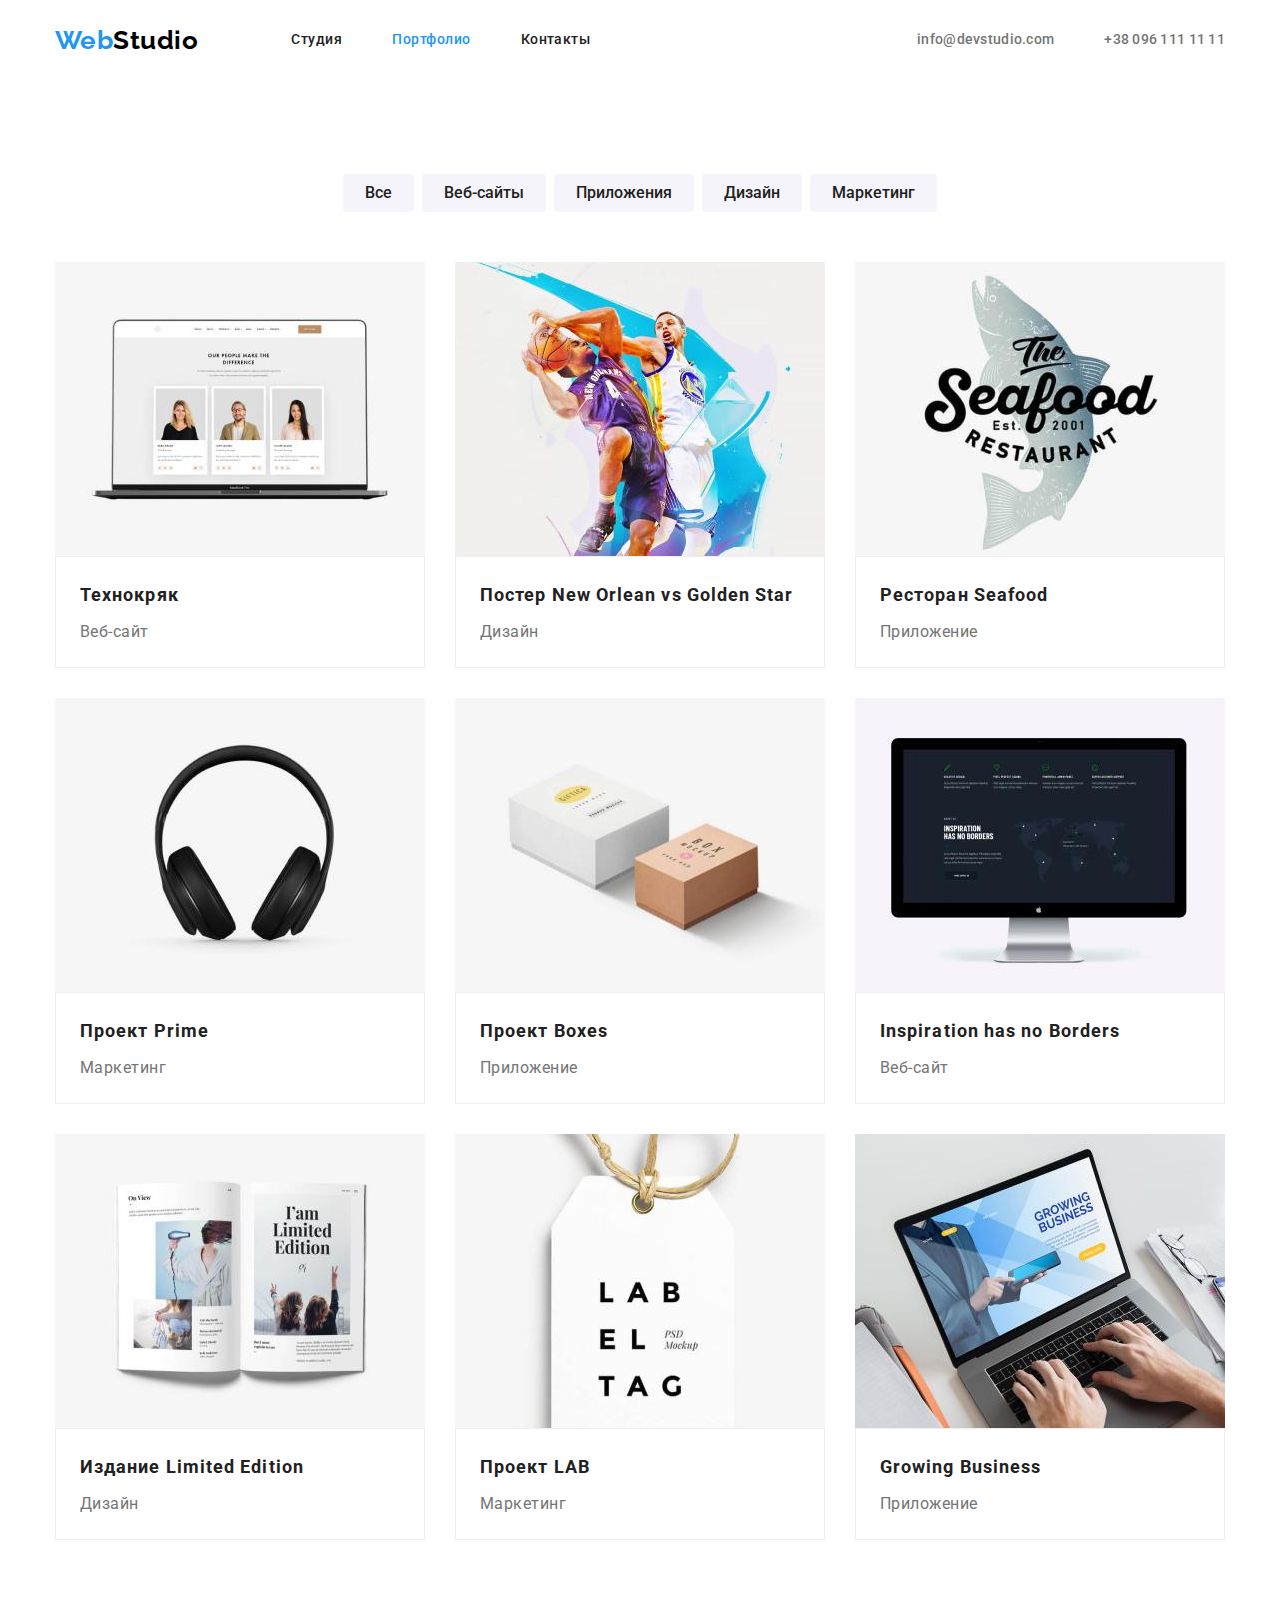
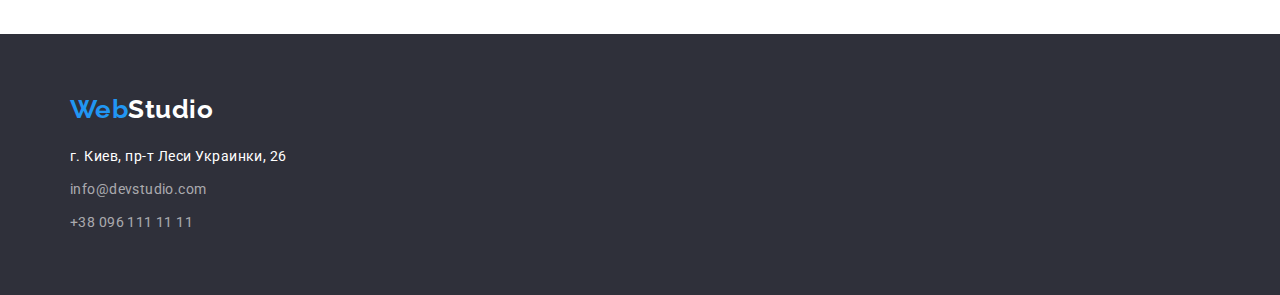
==== portfolio.html @ 94cdcaba "Copying files" ====
<!DOCTYPE html>
<html lang="ru">
<head>
    <meta charset="UTF-8">
    <meta http-equiv="X-UA-Compatible" content="IE=edge">
    <meta name="viewport" content="width=device-width, initial-scale=1.0">
    <title>Портфолио</title>
    <link rel="preconnect" href="https://fonts.googleapis.com">
    <link rel="preconnect" href="https://fonts.gstatic.com" crossorigin>
    <link href="https://fonts.googleapis.com/css2?family=Raleway:wght@700&family=Roboto:wght@400;500;700;900&display=swap" rel="stylesheet">
    <link rel="stylesheet" href="https://cdnjs.cloudflare.com/ajax/libs/modern-normalize/1.1.0/modern-normalize.min.css">
    <link rel="stylesheet" href="./css/styles.css">
</head>
<body class="page">
        <!-- Header -->
        <header class="header">
            <div class="container nav">
                <nav class="nav-flex">
                    <a href="./index.html" class="logo">Web<span class="studio">Studio</span></a>
                    <ul class="page-nav list">
                        <li class="item"><a href="./index.html" class="link">Студия</a></li>
                        <li class="item"><a href="./portfolio.html" class="link current">Портфолио</a></li>
                        <li class="item"><a href="" class="link">Контакты</a></li>
                    </ul>
                </nav>
                <ul class="page-contacts list">
                    <li class="item"><a href="mailto:info@devstudio.com" class="contacts-link header">info@devstudio.com</a>
                    </li>
                    <li class="item"><a href="tel:+380961111111" class="contacts-link header">+38 096 111 11 11</a> </li>
                </ul>
            </div>
        </header>
        <!-- Main -->
        <main>
            <!-- Filter menu -->
            <section class="section menu">
                <div class="container portfolio">
                    <ul class="filter list">
                        <li><button type="button" class="button selection">Все</button></li>
                        <li><button type="button" class="button selection">Веб-сайты</button></li>
                        <li><button type="button" class="button selection">Приложения</button></li>
                        <li><button type="button" class="button selection">Дизайн</button></li>
                        <li><button type="button" class="button selection">Маркетинг</button></li>
                    </ul>
                    <!-- Projects with description -->
                    <ul class="projects list">
                        <li class="portfolio-flex">
                            <a href="" class="project-items">
                                <img src="./images/portfolio/1.jpg" alt="laptop-with-site" width="370">
                                <div class="project-item">
                                    <h3 class="title">Технокряк</h3>
                                    <p>Веб-сайт</p>
                                </div>                               
                            </a>
                        </li>
                        <li class="portfolio-flex">
                            <a href="" class="project-items">
                                <img src="./images/portfolio/2.jpg" alt="basketball-poster" width="370">
                                <div class="project-item">
                                    <h3 class="title">Постер New Orlean vs Golden Star</h3>
                                    <p>Дизайн</p>
                                </div>                             
                            </a>
                        </li>
                        <li class="portfolio-flex">
                            <a href="" class="project-items">
                                <img src="./images/portfolio/3.jpg" alt="restaurant-app-seafood" width="370">
                                <div class="project-item">
                                    <h3 class="title">Ресторан Seafood</h3>
                                    <p>Приложение</p>
                                </div>                            
                            </a>
                        </li>
                        <li class="portfolio-flex">
                            <a href="" class="project-items">
                                <img src="./images/portfolio/4.jpg" alt="Headphones-picture" width="370">
                                <div class="project-item">
                                    <h3 class="title">Проект Prime</h3>
                                    <p>Маркетинг</p>
                                </div>                            
                            </a>
                        </li>
                        <li class="portfolio-flex">
                            <a href="" class="project-items">
                                <img src="./images/portfolio/5.jpg" alt="two-boxes-app" width="370">
                                <div class="project-item">
                                    <h3 class="title">Проект Boxes</h3>
                                    <p>Приложение</p>
                                </div>                            
                            </a>
                        </li>
                        <li class="portfolio-flex">
                            <a href="" class="project-items">
                                <img src="./images/portfolio/6.jpg" alt="apple-mac-with-opened-web-site" width="370">
                                <div class="project-item">
                                    <h3 class="title">Inspiration has no Borders</h3>
                                    <p>Веб-сайт</p>
                                </div>                               
                            </a>
                        </li>
                        <li class="portfolio-flex">
                            <a href="" class="project-items">
                                <img src="./images/portfolio/7.jpg" alt="picture-of-magazine" width="370">
                                <div class="project-item">
                                    <h3 class="title">Издание Limited Edition</h3>
                                    <p>Дизайн</p>
                                </div>                              
                            </a>
                        </li>
                        <li class="portfolio-flex">
                            <a href="" class="project-items">
                                <img src="./images/portfolio/8.jpg" alt="lable-picture" width="370">
                                <div class="project-item">
                                    <h3 class="title">Проект LAB</h3>
                                    <p>Маркетинг</p>
                                </div>                              
                            </a>
                        </li>
                        <li class="portfolio-flex">
                            <a href="" class="project-items">
                                <img src="./images/portfolio/9.jpg" alt="laptop-with-site-growing0business" width="370">
                                <div class="project-item">
                                    <h3 class="title">Growing Business</h3>
                                    <p>Приложение</p>
                                </div>                                
                            </a>
                        </li>
                    </ul>
                </div>
            </section>
        </main>
        <!-- Footer -->
        <footer class="footer">
            <div class="container bottom">
                <div class="container bottom-nav">
                    <a href="./index.html" class="logo">Web<span class="studio-footer">Studio</span></a>
                    <address class="adress">
                        <p>
                            г. Киев, пр-т Леси Украинки, 26
                        </p>
                        <ul class="footer-adress list">
                            <li><a href="mailto:info@devstudio.com" class="contacts-link footer">info@devstudio.com</a></li>
                            <li><a href="tel:+380961111111" class="contacts-link footer">+38 096 111 11 11</a></li>
                        </ul>
                    </address>
                </div>
            </div>
        </footer>
</body>
</html>
---- css/styles.css ----
:root {
    --primary-text-color: #757575;
    --title-text-color: #212121;
    --accent-text-color: #2196F3;
    --background-color: #FFFFFF;
    --background-color-special: #2F303A;
    --additionat-text-color: #FFFFFF;
    --portfolio-button-background: #F5F4FA;
    --primary-botton-hover :#188CE8;
    --our-team-bg-color :#F5F4FA;
    --footer-adress-color :rgba(100%, 100%, 100%, 60%);
    --bottom-border-header :#ECECEC;
}

/* Body */
h1,h2,h3,ul,p {
    padding: 0;
    margin: 0;
}
.page {
    background-color: var(--background-color);
    color: var(--primary-text-color);
    font-family: 'Roboto', sans-serif;
    letter-spacing: 0.03em;
}
.container {
    width: 1200px;
    padding-left: 15px;
    padding-right: 15px;
    margin-left: auto;
    margin-right: auto;
}
.section {
    padding-top: 94px;
    padding-bottom: 94px;
}

/* Header */
.header {
    border-bottom:var(--bottom-border-header);
    display: block;
}
.logo {
    color: var(--accent-text-color);
    font-family: 'Raleway',sans-serif;
    font-weight: 700;
    font-size: 26px;
    line-height: 1.19;
}

.list {
    list-style: none;
}

.studio {
    color: #000000;
}

/* Page-nav */
.nav-flex, .page-nav, .page-contacts, .container.nav {
    display: flex;
    align-items: center;
}


.page-nav.list .item:not(:last-child) {
    margin-right: 50px;
}
.page-nav {
   margin-left: 93px; 
}

.page-nav .link {
    display: block;
    padding-top: 32px;
    padding-bottom: 32px;

    color: var(--title-text-color);
    font-family: inherit;
    font-weight: 500;
    font-size: 14px;
    line-height: 1.14;
}
.page-nav .link:hover,
.page-nav .link:focus {
    color: var(--accent-text-color);
}
.page-nav .link.current {
    color: var(--accent-text-color)
}

/* Contacts */

.page-contacts .item + .item {
    margin-left: 50px;
}
.contacts-link.header{
color: var(--primary-text-color);

font-family: inherit;
font-weight: 500;
font-size: 14px;
line-height: 1.14;
letter-spacing: 0.02em;
}

.contacts-link.header:hover,
.contacts-link.header:focus 
{color: var(--accent-text-color);}

.page-contacts {
    margin-left: auto;
}
/* Main */
.section-title {
    color:var(--title-text-color) ;
    margin-bottom: 50px;
}

.section-title {
font-weight: 700;
font-size: 36px;
line-height: 42px;
text-align: center;

}

/* Section 1 Head */
.head {
    color: var(--additionat-text-color);
    background-color: var(--background-color-special);
    text-align: center;


}
.head-main {
    margin-bottom: 30px;

    font-family: inherit;
    font-weight: 900;
    font-size: 44px;
    line-height: 1.36;
    text-align: center;
    text-transform: uppercase;
    letter-spacing: 0.06em;
}
.container.head {
    padding-top: 200px;
    padding-bottom: 200px;
}

/* Section 2 advantages */
.hide {
    display: none;
}
.title {
    color:var(--title-text-color) ;

}
.advantages.list {
    display: flex;
    flex-wrap: wrap;
}
.advantages .advantage-teg {
    width: 270px;
}
.advantages .advantage-teg:not(:last-child) {
    margin-right: 30px;
}
.advantages.list .title {
font-weight: 700;
font-size: 14px;
line-height: 1.14;
text-transform: uppercase;

margin-bottom: 10px;
}
.advantage-paragraph {
font-size: 14px;
line-height: 1.71;
}


/* Section 3 what we do */
.section.our-work {
    padding-top: 0px;
}
.what-we-do {
    list-style: none;
    display: flex;
    justify-content: space-between;
}
.what-we-do img {
    display: block;
}

/* Our team */
.section.team {
    background-color:var(--our-team-bg-color) ;
}
.teammate {
filter: drop-shadow(0px 4px 4px rgba(0, 0, 0, 0.25));
}
.teammate img {
    display: block;
}
.our-team.list .title {
font-weight: 500;
font-size: 16px;
line-height: 1.19;

margin-bottom: 10px;
}
.our-team {
    display: flex;
}
.our-team .teammate:not(:last-child) {
    margin-right: 30px;
}
.teammate {
    background-color: var(--background-color);
}
.team-member {
    padding-top: 30px;
    padding-bottom: 30px;
    display: block;
    text-align: center;
    
}


/* Footer */
.footer {
    background-color: var(--background-color-special);
}
.studio-footer {
    color: var(--additionat-text-color);
}
.adress {
color: var(--additionat-text-color);
font-style: normal;
font-size: 14px;
line-height: 1.71;
}
.footer-adress.list :first-child {
    margin-bottom: 9px;
}
.contacts-link.footer {
color: var(--footer-adress-color);

font-size: 14px;
line-height: 1.71;
font-family: inherit;
letter-spacing: 0.03em;
}
.contacts-link, .link, .logo {
    text-decoration: none;
}
.contacts-link.footer:hover,
.contacts-link.footer:focus {
    color: var(--accent-text-color);
}
.container.bottom {
    padding-top: 60px;
    padding-bottom: 60px;
}
.container.bottom-nav {
    display: block;
} 
.container.bottom-nav .logo {
    margin-bottom: 20px;
    display: block;
}
.adress p {
  margin-bottom: 9px;  
}

/* Button */
.button {
    color: var(--additionat-text-color);
    background-color: var(--accent-text-color);
    cursor: pointer;
    border-radius: 4px;
    text-align: center;
}

.button.primary{
    color: var(--additionat-text-color);
    background-color: var(--accent-text-color);
    border: none;
    text-decoration: none;
    padding: 10px 32px;

    font-family: inherit;
    font-weight: 700;
    font-size: 16px;
    line-height: 1,88;
    min-height: 50px;
    min-width: 200px;
    letter-spacing: 0.06em;

}
.button.primary:hover {
    background-color:var(--primary-botton-hover) ;
}




/* Portfolio */
.filter {
    display: flex;
    justify-content: center;
    margin-bottom: 50px;
}
.filter li:not(:last-child) {
    margin-right: 8px;
}

.projects {
    display: flex;
    flex-wrap: wrap;
}
.project-items img {
    display: block;
}

.portfolio-flex {
    margin-right: 30px;
    margin-bottom: 30px;
}

.portfolio-flex:nth-child(3n) {
    margin-right: 0px;

}
.portfolio-flex:nth-last-child(-n+3) {
    margin-bottom: 0;
}

.projects.list .project-items {
    text-decoration: none;
}
.project-item {
    display: block;
    padding-top: 20px;
    padding-bottom: 20px;
    padding-left: 24px;
    padding-right: 24px;
    border: 1px solid #EEEEEE
}

.projects.list .title {
font-weight: 700;
font-size: 18px;
line-height: 2;
letter-spacing: 0.06em;
padding-bottom: 4px;
}

.projects.list p {
font-size: 16px;
line-height: 1.88;
letter-spacing: 0.03em;
color: var(--primary-text-color);
}

.button.selection {
color: var(--title-text-color);
background-color: var(--portfolio-button-background);

font-family: inherit;
font-weight: 500;
font-size: 16px;
line-height: 1.62;
text-align: center;

border: none;
padding: 6px 22px;
}

.button.selection:hover,
.button.selection:focus {
    background-color: var(--accent-text-color);
    color: var(--additionat-text-color);
    filter: drop-shadow(0px 4px 4px rgba(0, 0, 0, 0.25));
}
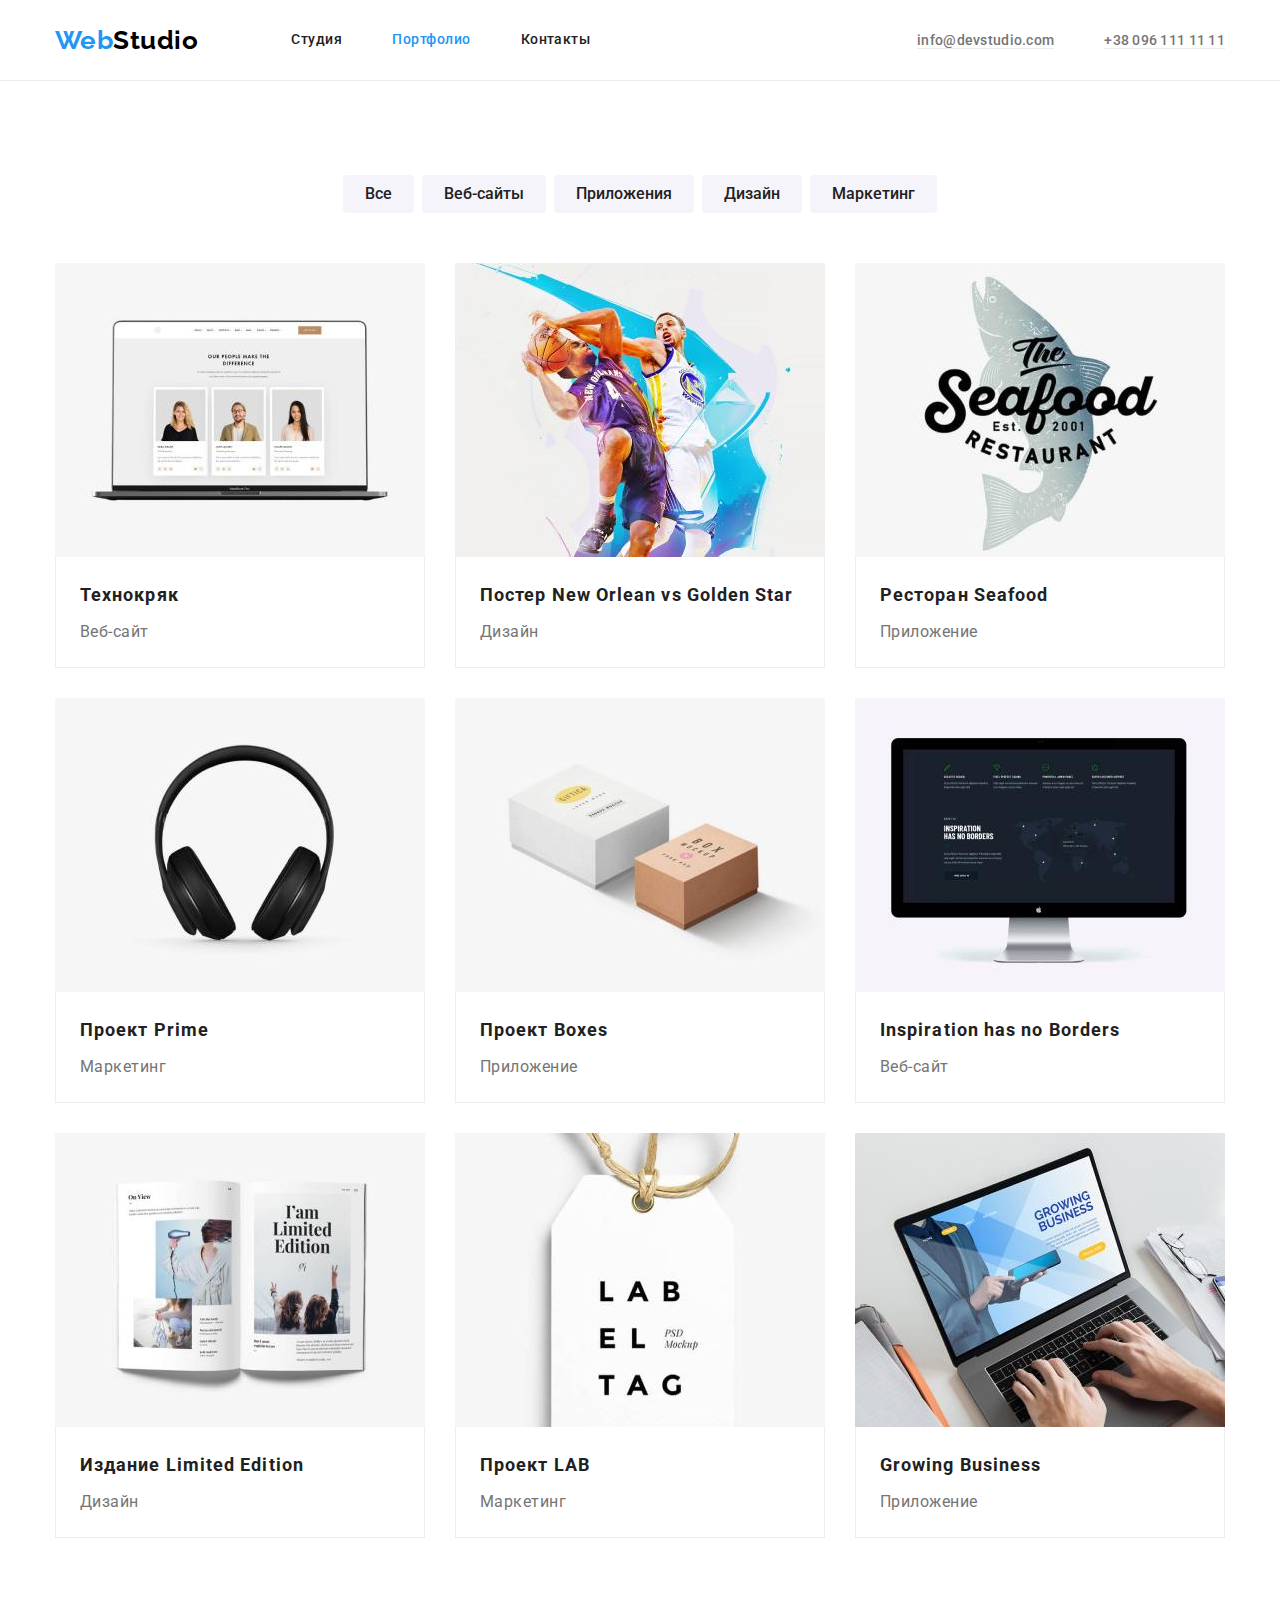
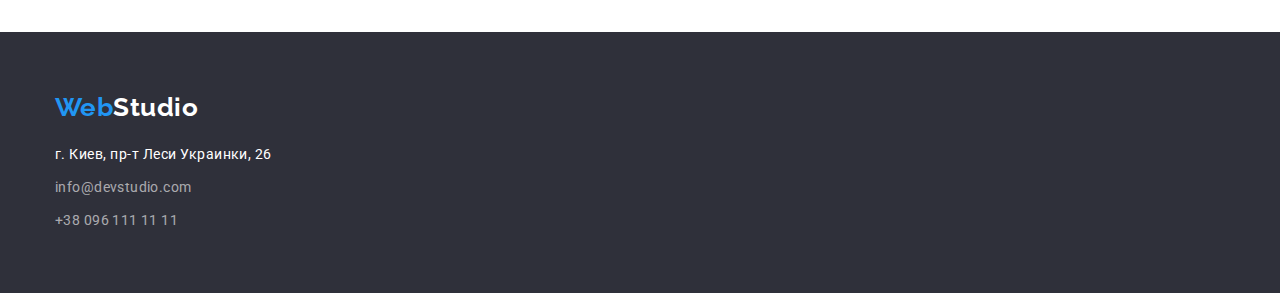
==== commit 47fd4e92: "correction form HW3" ====
--- a/portfolio.html
+++ b/portfolio.html
@@ -130,20 +130,18 @@
             </section>
         </main>
         <!-- Footer -->
-        <footer class="footer">
+        <footer class="footer-main">
             <div class="container bottom">
-                <div class="container bottom-nav">
-                    <a href="./index.html" class="logo">Web<span class="studio-footer">Studio</span></a>
-                    <address class="adress">
-                        <p>
-                            г. Киев, пр-т Леси Украинки, 26
-                        </p>
-                        <ul class="footer-adress list">
-                            <li><a href="mailto:info@devstudio.com" class="contacts-link footer">info@devstudio.com</a></li>
-                            <li><a href="tel:+380961111111" class="contacts-link footer">+38 096 111 11 11</a></li>
-                        </ul>
-                    </address>
-                </div>
+                <a href="./index.html" class="logo">Web<span class="studio-footer">Studio</span></a>
+                <address class="adress">
+                    <p>
+                        г. Киев, пр-т Леси Украинки, 26
+                    </p>
+                    <ul class="footer-adress list">
+                        <li><a href="mailto:info@devstudio.com" class="contacts-link footer">info@devstudio.com</a></li>
+                        <li><a href="tel:+380961111111" class="contacts-link footer">+38 096 111 11 11</a></li>
+                    </ul>
+                </address>
             </div>
         </footer>
 </body>
--- a/css/styles.css
+++ b/css/styles.css
@@ -37,8 +37,7 @@
 
 /* Header */
 .header {
-    border-bottom:var(--bottom-border-header);
-    display: block;
+    border-bottom:1px solid var(--bottom-border-header);
 }
 .logo {
     color: var(--accent-text-color);
@@ -132,6 +131,8 @@
     text-align: center;
 
 
+    padding-top: 200px;
+    padding-bottom: 200px
 }
 .head-main {
     margin-bottom: 30px;
@@ -144,15 +145,21 @@
     text-transform: uppercase;
     letter-spacing: 0.06em;
 }
-.container.head {
-    padding-top: 200px;
-    padding-bottom: 200px;
-}
 
 /* Section 2 advantages */
-.hide {
-    display: none;
-}
+.hide-advantages {
+position: absolute;
+width: 1px;
+height: 1px;
+margin: -1px;
+border: 0;
+padding: 0;
+
+white-space: nowrap;
+clip-path: inset(100%);
+clip: rect(0 0 0 0);
+overflow: hidden;
+    }
 .title {
     color:var(--title-text-color) ;
 
@@ -200,6 +207,7 @@
 }
 .teammate {
 filter: drop-shadow(0px 4px 4px rgba(0, 0, 0, 0.25));
+border-radius: 4px;
 }
 .teammate img {
     display: block;
@@ -223,15 +231,17 @@
 .team-member {
     padding-top: 30px;
     padding-bottom: 30px;
-    display: block;
     text-align: center;
     
 }
 
 
 /* Footer */
-.footer {
+.footer-main {
     background-color: var(--background-color-special);
+    padding-top: 60px;
+    padding-bottom: 60px;
+    
 }
 .studio-footer {
     color: var(--additionat-text-color);
@@ -260,14 +270,8 @@
 .contacts-link.footer:focus {
     color: var(--accent-text-color);
 }
-.container.bottom {
-    padding-top: 60px;
-    padding-bottom: 60px;
-}
-.container.bottom-nav {
-    display: block;
-} 
-.container.bottom-nav .logo {
+
+.container.bottom .logo {
     margin-bottom: 20px;
     display: block;
 }
@@ -342,12 +346,13 @@
     text-decoration: none;
 }
 .project-item {
-    display: block;
     padding-top: 20px;
     padding-bottom: 20px;
     padding-left: 24px;
     padding-right: 24px;
-    border: 1px solid #EEEEEE
+    border: 1px solid #EEEEEE;
+    border-top: none;
+    
 }
 
 .projects.list .title {
@@ -355,7 +360,7 @@
 font-size: 18px;
 line-height: 2;
 letter-spacing: 0.06em;
-padding-bottom: 4px;
+margin-bottom: 4px;
 }
 
 .projects.list p {
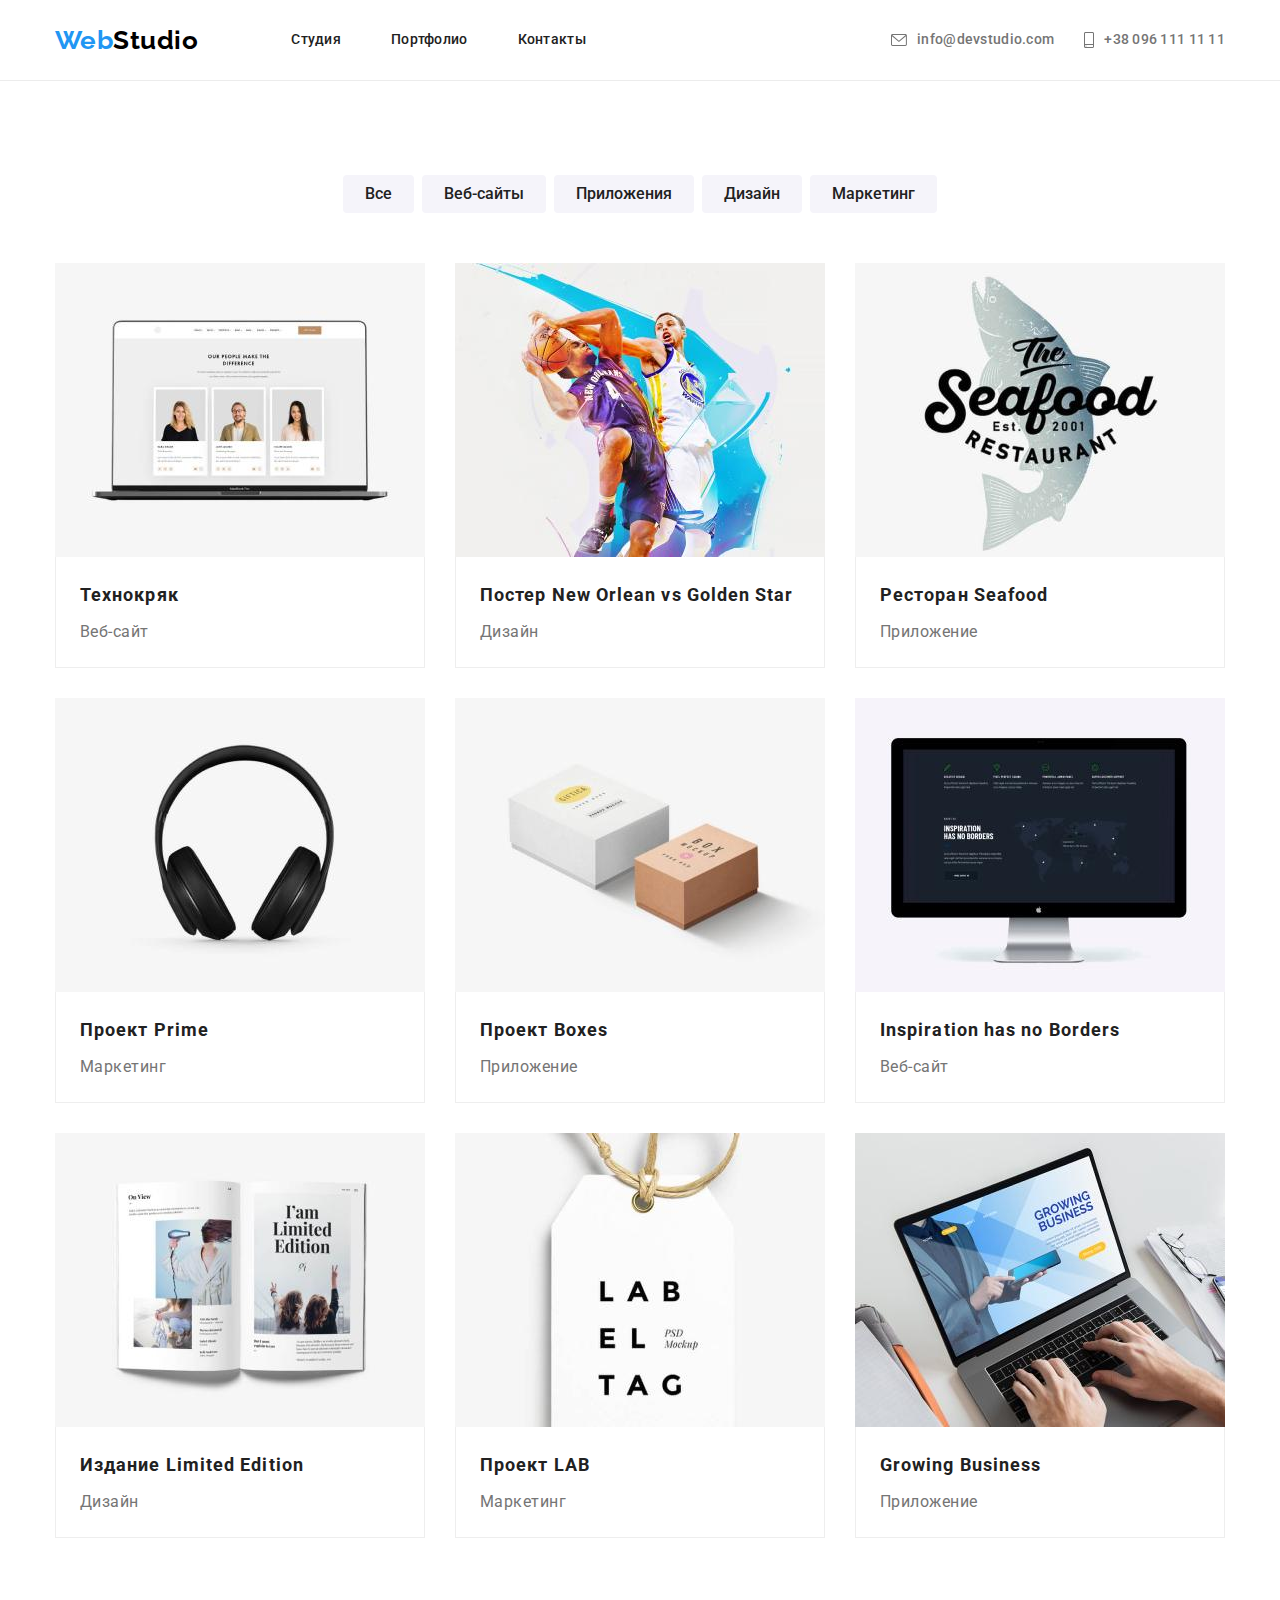
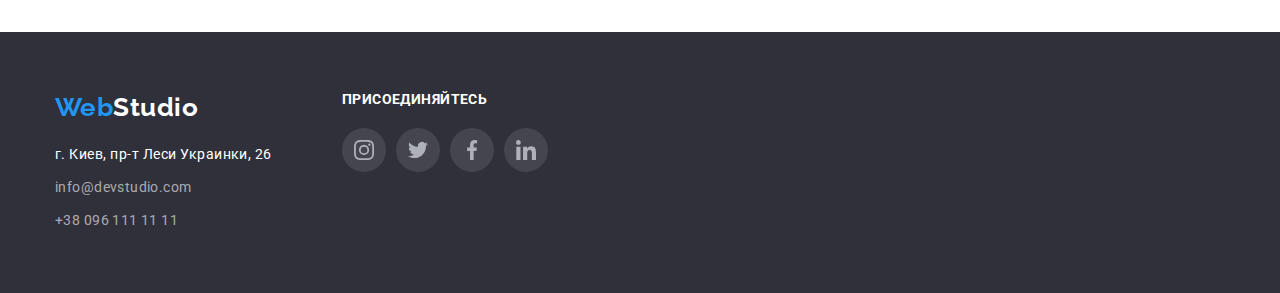
==== commit 3631ec05: "svg complete" ====
--- a/portfolio.html
+++ b/portfolio.html
@@ -13,7 +13,7 @@
 </head>
 <body class="page">
         <!-- Header -->
-        <header class="header">
+        <header class="header-main">
             <div class="container nav">
                 <nav class="nav-flex">
                     <a href="./index.html" class="logo">Web<span class="studio">Studio</span></a>
@@ -24,9 +24,22 @@
                     </ul>
                 </nav>
                 <ul class="page-contacts list">
-                    <li class="item"><a href="mailto:info@devstudio.com" class="contacts-link header">info@devstudio.com</a>
+                    <li class="item">
+                        <a href="mailto:info@devstudio.com" class="contacts-link header">
+                            <svg class="svg-header" width="16px" height="12px">
+                                <use href="./images/icons.svg#icon-envelope"></use>
+                            </svg>
+                            info@devstudio.com
+                        </a>
                     </li>
-                    <li class="item"><a href="tel:+380961111111" class="contacts-link header">+38 096 111 11 11</a> </li>
+                    <li class="item">
+                        <a href="tel:+380961111111" class="contacts-link header">
+                            <svg class="svg-header" width="10px" height="16px">
+                                <use href="./images/icons.svg#icon-smartphone"></use>
+                            </svg>
+                            +38 096 111 11 11
+                        </a>
+                    </li>
                 </ul>
             </div>
         </header>
@@ -132,16 +145,51 @@
         <!-- Footer -->
         <footer class="footer-main">
             <div class="container bottom">
-                <a href="./index.html" class="logo">Web<span class="studio-footer">Studio</span></a>
-                <address class="adress">
-                    <p>
-                        г. Киев, пр-т Леси Украинки, 26
-                    </p>
-                    <ul class="footer-adress list">
-                        <li><a href="mailto:info@devstudio.com" class="contacts-link footer">info@devstudio.com</a></li>
-                        <li><a href="tel:+380961111111" class="contacts-link footer">+38 096 111 11 11</a></li>
+                <div>
+                    <a href="./index.html" class="logo">Web<span class="studio-footer">Studio</span></a>
+                    <address class="adress">
+                        <p>
+                            г. Киев, пр-т Леси Украинки, 26
+                        </p>
+                        <ul class="footer-adress list">
+                            <li><a href="mailto:info@devstudio.com" class="contacts-link footer">info@devstudio.com</a></li>
+                            <li><a href="tel:+380961111111" class="contacts-link footer">+38 096 111 11 11</a></li>
+                        </ul>
+                    </address>
+                </div>
+                <div class="join">
+                    <p>присоединяйтесь</p>
+                    <ul class="social-link-footer">
+                        <li>
+                            <a href="https://www.instagram.com/" class="link-icon">
+                                <svg class="svg-teammate" width="20px" height="20px">
+                                    <use href="./images/icons.svg#icon-instagram"></use>
+                                </svg>
+                            </a>
+                        </li>
+                        <li>
+                            <a href="https://twitter.com/" class="link-icon">
+                                <svg class="svg-teammate" width="20px" height="20px">
+                                    <use href="./images/icons.svg#icon-twitter"></use>
+                                </svg>
+                            </a>
+                        </li>
+                        <li>
+                            <a href="https://uk-ua.facebook.com/" class="link-icon">
+                                <svg class="svg-teammate" width="20px" height="20px">
+                                    <use href="./images/icons.svg#icon-facebook"></use>
+                                </svg>
+                            </a>
+                        </li>
+                        <li>
+                            <a href="https://www.linkedin.com/" class="link-icon">
+                                <svg class="svg-teammate" width="20px" height="20px">
+                                    <use href="./images/icons.svg#icon-linkedin"></use>
+                                </svg>
+                            </a>
+                        </li>
                     </ul>
-                </address>
+                </div>
             </div>
         </footer>
 </body>
--- a/css/styles.css
+++ b/css/styles.css
@@ -10,6 +10,10 @@
     --our-team-bg-color :#F5F4FA;
     --footer-adress-color :rgba(100%, 100%, 100%, 60%);
     --bottom-border-header :#ECECEC;
+    --link-main-color :#AFB1B8;
+    --button-bg-color : #2196F3;
+    --button-text-alternative-color: #FFFFFF;
+    --clients-order : #AFB1B8;
 }
 
 /* Body */
@@ -36,7 +40,7 @@
 }
 
 /* Header */
-.header {
+.header-main {
     border-bottom:1px solid var(--bottom-border-header);
 }
 .logo {
@@ -79,22 +83,28 @@
     font-weight: 500;
     font-size: 14px;
     line-height: 1.14;
+    letter-spacing: 0.28px;
 }
 .page-nav .link:hover,
 .page-nav .link:focus {
     color: var(--accent-text-color);
 }
-.page-nav .link.current {
-    color: var(--accent-text-color)
-}
 
 /* Contacts */
+.svg-header {
+    margin-right: 10px;
+    fill: currentColor;
+}
+
 
 .page-contacts .item + .item {
-    margin-left: 50px;
+    margin-left: 30px;
 }
 .contacts-link.header{
 color: var(--primary-text-color);
+align-items: center;
+
+display: flex;
 
 font-family: inherit;
 font-weight: 500;
@@ -103,9 +113,15 @@
 letter-spacing: 0.02em;
 }
 
+.contacts-link.header:hover .svg-header,
+.contacts-link.header:focus .svg-header {
+    fill: var(--accent-text-color);
+} 
+
 .contacts-link.header:hover,
 .contacts-link.header:focus 
 {color: var(--accent-text-color);}
+
 
 .page-contacts {
     margin-left: auto;
@@ -121,16 +137,23 @@
 font-size: 36px;
 line-height: 42px;
 text-align: center;
-
 }
 
 /* Section 1 Head */
 .head {
     color: var(--additionat-text-color);
-    background-color: var(--background-color-special);
+    background-color: var(--background-color-special),;
     text-align: center;
 
-
+    background-image: linear-gradient(to right,rgba(47, 48, 58, 0.4), rgba(47, 48, 58, 0.4)),
+    url(../images/head.jpg);
+    filter: drop-shadow(0px 4px 4px rgba(0, 0, 0, 0.25));
+    background-repeat: no-repeat;
+    background-position: center;
+    max-width: 1600px;
+    height: 600px;
+    margin-inline: auto;
+    
     padding-top: 200px;
     padding-bottom: 200px
 }
@@ -186,6 +209,18 @@
 font-size: 14px;
 line-height: 1.71;
 }
+.svg-section-2 {
+    display: flex;
+    width: 270px;
+    height: 120px;
+    background-color: var(--our-team-bg-color);
+    justify-content: center;
+    margin-bottom: 30px;
+    border-radius: 4px;
+    padding-top: 25px;
+    padding-bottom: 25px;
+
+}
 
 
 /* Section 3 what we do */
@@ -206,8 +241,8 @@
     background-color:var(--our-team-bg-color) ;
 }
 .teammate {
-filter: drop-shadow(0px 4px 4px rgba(0, 0, 0, 0.25));
-border-radius: 4px;
+box-shadow: 0px 1px 3px rgba(0, 0, 0, 0.12), 0px 1px 1px rgba(0, 0, 0, 0.14), 0px 2px 1px rgba(0, 0, 0, 0.2);
+border-radius: 0px 0px 4px 4px
 }
 .teammate img {
     display: block;
@@ -234,7 +269,83 @@
     text-align: center;
     
 }
-
+.team-member > p {
+font-weight: 400;
+font-size: 16px;
+line-height: 1.19;
+
+}
+
+.social-link-team {
+    margin-top: 16px;
+    display: flex;
+    list-style: none;
+    justify-content: center;
+    gap: 10px;
+}
+.social-link {
+    width: 44px;
+    height: 44px;
+}
+.link-icon {
+    display: flex;
+    width: 100%;
+    height: 100%;
+    border-radius: 50%;
+    justify-content: center;
+    align-items: center;
+    /* background-color: #188CE8; */
+}
+
+.svg-teammate {
+    fill: var(--link-main-color);
+}
+.link-icon:focus,
+.link-icon:hover {
+    background-color: var(--button-bg-color);
+}
+.link-icon:focus .svg-teammate,
+.link-icon:hover .svg-teammate {
+    fill: var(--button-text-alternative-color);
+
+}
+
+/* Our Clients */
+
+.our-clients {
+    display: flex;
+    list-style: none;
+    justify-content: center;
+    gap: 30px;
+    
+
+}
+.client {
+    width: 170px;
+    height: 92px;
+    
+    
+}
+.client > a {
+    display: flex;
+    justify-content: center;
+    width: 100%;
+    height: 100%;
+    align-items: center;
+    border: 1px solid var(--clients-order);
+    border-radius: 4px;
+}
+.svg-client {
+    fill: var(--clients-order);
+}
+.client>a:focus .svg-client,
+.client>a:hover .svg-client {
+    fill: var(--button-bg-color);
+}
+.client>a:focus,
+.client>a:hover {
+    border-color: var(--button-bg-color);
+}
 
 /* Footer */
 .footer-main {
@@ -279,6 +390,40 @@
   margin-bottom: 9px;  
 }
 
+.container.bottom {
+    display: flex;
+}
+.join {
+    width: 206px;
+    height: 80px;
+    margin-left: 70px;
+    
+}
+.social-link-footer {
+    list-style: none;
+    display: flex;
+    align-items: center;
+    gap: 10px;
+    justify-content: center;
+}
+.join > p {
+    font-family: 'Roboto';
+    font-style: normal;
+    font-weight: 700;
+    font-size: 14px;
+    line-height: 1.14;
+    letter-spacing: 0.03em;
+    text-transform: uppercase;
+
+    color: var(--additionat-text-color);
+    margin-bottom: 20px;
+}
+.social-link-footer > li {
+    height: 44px;
+    width: 44px;
+    background-color: rgba(255, 255, 255, 0.1);
+    border-radius: 50%;
+}
 /* Button */
 .button {
     color: var(--additionat-text-color);
@@ -324,6 +469,7 @@
 .projects {
     display: flex;
     flex-wrap: wrap;
+    /* gap: 30px; */
 }
 .project-items img {
     display: block;
@@ -332,6 +478,10 @@
 .portfolio-flex {
     margin-right: 30px;
     margin-bottom: 30px;
+}
+.portfolio-flex:hover,
+.portfolio-flex:focus {
+    box-shadow: 0px 1px 1px rgba(0, 0, 0, 0.12), 0px 4px 4px rgba(0, 0, 0, 0.06), 1px 4px 6px rgba(0, 0, 0, 0.16);
 }
 
 .portfolio-flex:nth-child(3n) {
@@ -388,5 +538,5 @@
 .button.selection:focus {
     background-color: var(--accent-text-color);
     color: var(--additionat-text-color);
-    filter: drop-shadow(0px 4px 4px rgba(0, 0, 0, 0.25));
+    box-shadow: 0px 3px 1px rgba(0, 0, 0, 0.1), 0px 1px 2px rgba(0, 0, 0, 0.08), 0px 2px 2px rgba(0, 0, 0, 0.12);
 }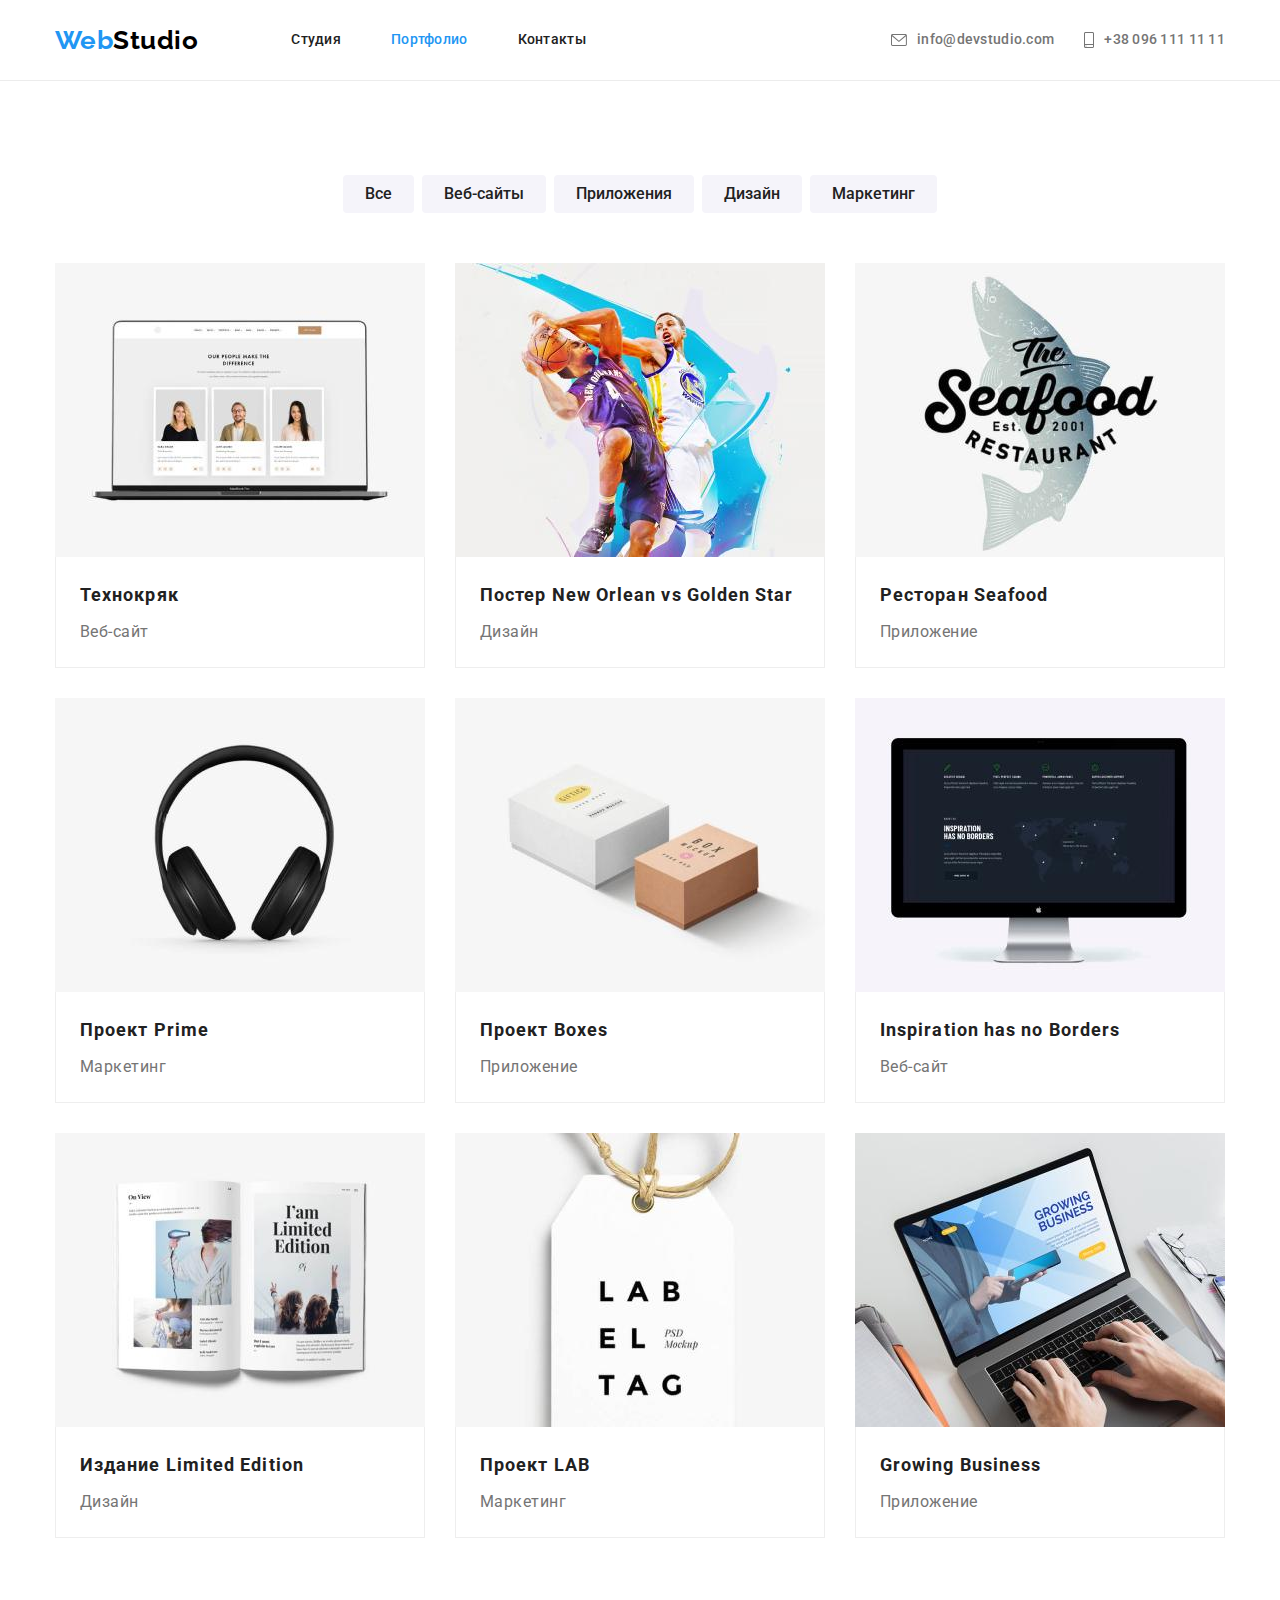
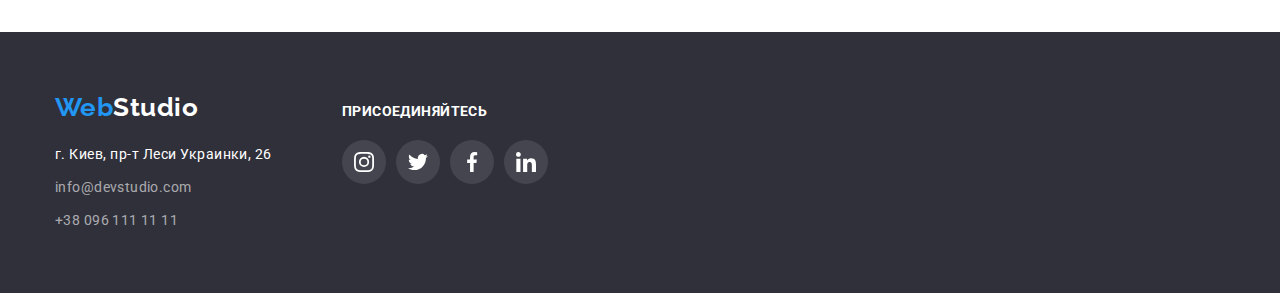
==== commit 55a25703: "final commit" ====
--- a/portfolio.html
+++ b/portfolio.html
@@ -162,28 +162,28 @@
                     <ul class="social-link-footer">
                         <li>
                             <a href="https://www.instagram.com/" class="link-icon">
-                                <svg class="svg-teammate" width="20px" height="20px">
+                                <svg class="svg-footer" width="20px" height="20px">
                                     <use href="./images/icons.svg#icon-instagram"></use>
                                 </svg>
                             </a>
                         </li>
                         <li>
                             <a href="https://twitter.com/" class="link-icon">
-                                <svg class="svg-teammate" width="20px" height="20px">
+                                <svg class="svg-footer" width="20px" height="20px">
                                     <use href="./images/icons.svg#icon-twitter"></use>
                                 </svg>
                             </a>
                         </li>
                         <li>
                             <a href="https://uk-ua.facebook.com/" class="link-icon">
-                                <svg class="svg-teammate" width="20px" height="20px">
+                                <svg class="svg-footer" width="20px" height="20px">
                                     <use href="./images/icons.svg#icon-facebook"></use>
                                 </svg>
                             </a>
                         </li>
                         <li>
                             <a href="https://www.linkedin.com/" class="link-icon">
-                                <svg class="svg-teammate" width="20px" height="20px">
+                                <svg class="svg-footer" width="20px" height="20px">
                                     <use href="./images/icons.svg#icon-linkedin"></use>
                                 </svg>
                             </a>
--- a/css/styles.css
+++ b/css/styles.css
@@ -89,7 +89,9 @@
 .page-nav .link:focus {
     color: var(--accent-text-color);
 }
-
+.page-nav .link.current {
+    color: var(--accent-text-color)
+}
 /* Contacts */
 .svg-header {
     margin-right: 10px;
@@ -217,8 +219,8 @@
     justify-content: center;
     margin-bottom: 30px;
     border-radius: 4px;
-    padding-top: 25px;
-    padding-bottom: 25px;
+    align-items: center;
+
 
 }
 
@@ -362,6 +364,7 @@
 font-style: normal;
 font-size: 14px;
 line-height: 1.71;
+
 }
 .footer-adress.list :first-child {
     margin-bottom: 9px;
@@ -392,6 +395,7 @@
 
 .container.bottom {
     display: flex;
+    align-items: baseline;
 }
 .join {
     width: 206px;
@@ -424,6 +428,21 @@
     background-color: rgba(255, 255, 255, 0.1);
     border-radius: 50%;
 }
+
+.svg-footer {
+    fill: var(--additionat-text-color);
+}
+
+.link-icon:focus,
+.link-icon:hover {
+    background-color: var(--button-bg-color);
+}
+
+.link-icon:focus .svg-footer,
+.link-icon:hover .svg-footer {
+    fill: var(--button-text-alternative-color);
+
+}
 /* Button */
 .button {
     color: var(--additionat-text-color);
@@ -475,13 +494,19 @@
     display: block;
 }
 
+.project-items {
+    display: block;
+    width: 100%;
+    height: 100%;
+}
 .portfolio-flex {
     margin-right: 30px;
     margin-bottom: 30px;
 }
-.portfolio-flex:hover,
-.portfolio-flex:focus {
-    box-shadow: 0px 1px 1px rgba(0, 0, 0, 0.12), 0px 4px 4px rgba(0, 0, 0, 0.06), 1px 4px 6px rgba(0, 0, 0, 0.16);
+.project-items:hover,
+.project-items:focus
+{
+box-shadow: 0px 1px 1px rgba(0, 0, 0, 0.12), 0px 4px 4px rgba(0, 0, 0, 0.06), 1px 4px 6px rgba(0, 0, 0, 0.16);
 }
 
 .portfolio-flex:nth-child(3n) {
